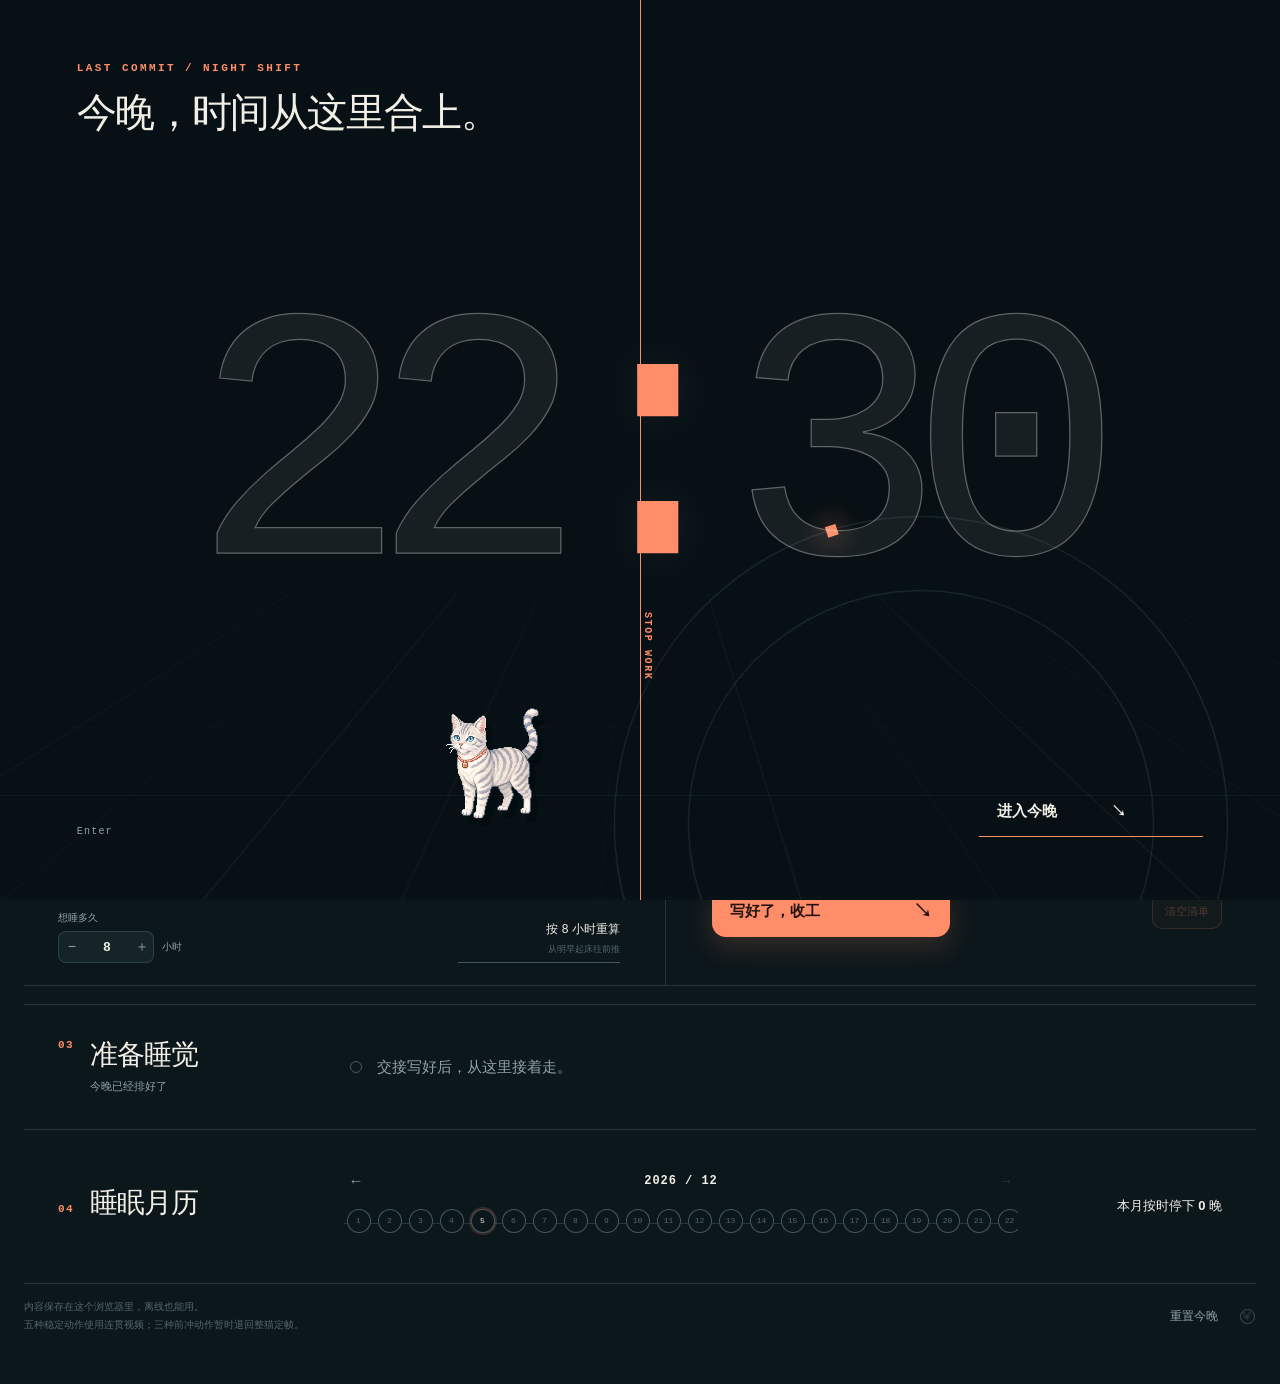
==== Last Commit·早睡作息系统.html @ c30077f1 "Publish Last Commit v12.30" ====
<!doctype html>
<html lang="zh-CN" data-theme="tide">
<head>
  <meta charset="utf-8">
  <meta name="viewport" content="width=device-width,initial-scale=1,viewport-fit=cover">
  <meta name="theme-color" content="#0c171b">
  <meta name="color-scheme" content="dark light">
  <meta name="author" content="Nova Kepler · 天与视界">
  <meta name="copyright" content="© 2026 Nova Kepler · 天与视界">
  <title>Last Commit · 早睡作息系统</title>
  <link rel="icon" href="data:,">
  <link rel="license" href="LICENSE">
  <link rel="stylesheet" href="assets/last-commit-v12.25.css?v=12.30">
  <link rel="preload" as="image" href="assets/pixel-cat/theme-v12.1/pixel-cat-tide-v12.1.png">
  <link rel="prefetch" as="image" href="assets/pixel-cat/theme-v12.1/pixel-cat-paper-v12.1.png">
  <link rel="prefetch" as="image" href="assets/pixel-cat/theme-v12.1/pixel-cat-plum-v12.1.png">
  <link rel="prefetch" as="image" href="assets/pixel-cat/theme-v12.1/pixel-cat-dawn-v12.1.png">
  <link rel="preload" as="image" href="assets/pixel-cat/video-v2/video-idle-native-v12.28.png">
</head>
<body>
  <div class="prelude" id="prelude" role="dialog" aria-modal="true" aria-labelledby="prelude-title">
    <div class="prelude-grid" aria-hidden="true"></div>
    <div class="prelude-orbit" aria-hidden="true">
      <span class="prelude-orbit-ring"></span>
      <span class="prelude-orbit-mark"></span>
    </div>
    <div class="prelude-copy">
      <p class="prelude-brand">LAST COMMIT / NIGHT SHIFT</p>
      <h1 id="prelude-title">今晚，时间从这里合上。</h1>
    </div>
    <div class="prelude-clock" aria-hidden="true">
      <span id="prelude-hour">22</span><i>:</i><span id="prelude-minute">30</span>
    </div>
    <div class="prelude-cut" aria-hidden="true">
      <span class="prelude-cut-line"></span>
      <span class="prelude-cut-label">STOP WORK</span>
    </div>
    <img class="prelude-cat" data-theme-cat src="assets/pixel-cat/theme-v12.1/pixel-cat-tide-v12.1.png" alt="">
    <button class="prelude-enter" id="prelude-enter" type="button">
      <span>进入今晚</span>
      <span aria-hidden="true">↘</span>
    </button>
    <p class="prelude-hint">Enter</p>
  </div>

  <main class="app-shell" id="app">
    <header class="topbar">
      <a class="brand" href="#tonight" aria-label="回到今晚">
        <span class="brand-glyph" aria-hidden="true"><i></i></span>
        <span>LAST COMMIT</span>
      </a>
      <div class="top-status" aria-label="本地时间">
        <span class="signal-dot" aria-hidden="true"></span>
        <time id="clock">--:--:--</time>
      </div>
      <div class="top-actions">
        <button class="text-action" id="replay-intro" type="button">开场</button>
        <div class="theme-switcher" role="group" aria-label="页面颜色">
          <button class="theme-choice is-current" data-theme-choice="tide" type="button" aria-label="暮海" aria-pressed="true"><span></span></button>
          <button class="theme-choice" data-theme-choice="paper" type="button" aria-label="纸月" aria-pressed="false"><span></span></button>
          <button class="theme-choice" data-theme-choice="plum" type="button" aria-label="梅夜" aria-pressed="false"><span></span></button>
          <button class="theme-choice" data-theme-choice="dawn" type="button" aria-label="天青" aria-pressed="false"><span></span></button>
        </div>
        <button class="focus-toggle" id="focus-toggle" type="button" aria-pressed="false">
          <span class="focus-icon" aria-hidden="true"></span>
          <span>专注</span>
        </button>
      </div>
    </header>

    <section class="night-field interactive-zone" id="tonight" data-zone="tonight" aria-labelledby="phase-title">
      <div class="field-ambient" aria-hidden="true">
        <span class="longitude longitude-a"></span>
        <span class="longitude longitude-b"></span>
        <span class="field-index">LC / <b id="night-index">000</b></span>
      </div>
      <button class="focus-exit" id="focus-exit" type="button">返回全览</button>

      <div class="phase-copy">
        <p class="phase-kicker" id="phase-kicker">今晚 22:30 收工</p>
        <h1 id="phase-title">距离收工</h1>
      </div>

      <div class="countdown-wrap">
        <div class="countdown" id="countdown" aria-label="距离收工还有">
          <span class="count-hours">--</span><i>:</i><span class="count-minutes">--</span><i>:</i><span class="count-seconds">--</span>
        </div>
        <p class="phase-note" id="phase-note" aria-live="polite"></p>
      </div>

      <div class="cat-performance-stage" id="cat-performance-stage" aria-hidden="true">
        <video class="cat-performance" id="cat-performance" muted playsinline preload="metadata"></video>
      </div>

      <button class="cat-companion" id="cat-companion" type="button" aria-label="和像素猫互动" aria-describedby="cat-line">
        <span class="cat-moon" aria-hidden="true"></span>
        <span class="cat-shadow" aria-hidden="true"></span>
        <span class="cat-aura" aria-hidden="true"></span>
        <span class="cat-look" id="cat-look" aria-hidden="true">
          <img class="cat-visual" data-runtime-cat src="assets/pixel-cat/video-v2/video-idle-native-v12.28.png" alt="">
          <span class="cat-scan"></span>
        </span>
        <span class="cat-headsup" aria-hidden="true">
          <b id="cat-state-kind">IDLE</b>
          <i id="cat-state-detail">watching time</i>
        </span>
        <span class="cat-fx" id="cat-fx" aria-hidden="true"></span>
      </button>
      <div class="cat-line" id="cat-line" aria-live="polite">你先忙。我在收工那格旁边趴着。</div>

      <div class="time-horizon" aria-label="一天二十四小时的作息循环">
        <span class="horizon-caption" aria-hidden="true">24H / DAY LOOP</span>
        <span class="horizon-segment horizon-sleep-early" id="horizon-sleep-early" aria-hidden="true"></span>
        <span class="horizon-segment horizon-sleep-late" id="horizon-sleep-late" aria-hidden="true"></span>
        <span class="horizon-segment horizon-awake" id="horizon-awake" aria-hidden="true"></span>
        <span class="horizon-segment horizon-awake horizon-awake-wrap" id="horizon-awake-wrap" aria-hidden="true"></span>
        <span class="horizon-segment horizon-winddown" id="horizon-winddown" aria-hidden="true"></span>
        <span class="horizon-segment horizon-winddown horizon-winddown-wrap" id="horizon-winddown-wrap" aria-hidden="true"></span>
        <span class="horizon-progress" id="horizon-progress"></span>
        <span class="horizon-now" id="horizon-now"></span>
        <span class="horizon-hour hour-00" aria-hidden="true">00</span>
        <span class="horizon-hour hour-06" aria-hidden="true">06</span>
        <span class="horizon-hour hour-12" aria-hidden="true">12</span>
        <span class="horizon-hour hour-18" aria-hidden="true">18</span>
        <span class="horizon-label horizon-off">收工 <b id="horizon-off">22:30</b></span>
        <span class="horizon-label horizon-bed">入睡 <b id="horizon-bed">23:30</b></span>
        <span class="horizon-label horizon-wake">起床 <b id="horizon-wake">07:30</b></span>
      </div>
    </section>

    <section class="workbench" aria-label="今晚安排与明早任务">
      <div class="workbench-rail" aria-hidden="true"><span id="rail-marker"></span></div>

      <section class="plan-panel interactive-zone" id="plan-panel" data-zone="plan" aria-labelledby="plan-title">
        <header class="section-heading">
          <span class="section-index">01</span>
          <h2 id="plan-title">今晚怎么安排</h2>
        </header>

        <div class="orbit-plan" aria-label="今晚时间轴：现在、收工、入睡与起床">
          <svg class="orbit-map" viewBox="0 0 720 128" aria-hidden="true" preserveAspectRatio="none">
            <defs>
              <linearGradient id="night-route-gradient" x1="0" x2="1">
                <stop class="orbit-stop-a" offset="0"></stop>
                <stop class="orbit-stop-b" offset=".58"></stop>
                <stop class="orbit-stop-c" offset="1"></stop>
              </linearGradient>
            </defs>
            <path class="orbit-halo" d="M28 82 C188 112 532 112 692 82"></path>
            <path class="orbit-echo" d="M28 93 C204 119 516 119 692 93"></path>
            <path class="orbit-track" d="M28 82 C188 112 532 112 692 82"></path>
            <path class="orbit-active" id="orbit-active" pathLength="1" d="M28 82 C188 112 532 112 692 82"></path>
            <g class="orbit-stations">
              <line x1="120" y1="66" x2="120" y2="94.35"></line>
              <line x1="360" y1="69.5" x2="360" y2="104.5"></line>
              <line x1="600" y1="66" x2="600" y2="94.35"></line>
              <rect x="115" y="89.35" width="10" height="10" rx="1" transform="rotate(45 120 94.35)"></rect>
              <rect x="355" y="99.5" width="10" height="10" rx="1" transform="rotate(45 360 104.5)"></rect>
              <rect x="595" y="89.35" width="10" height="10" rx="1" transform="rotate(45 600 94.35)"></rect>
            </g>
            <g class="orbit-now" id="orbit-now" data-stage="before" transform="translate(72 88.93)">
              <rect x="-3" y="-3" width="6" height="6" transform="rotate(45)"></rect>
              <text id="orbit-now-label" x="0" y="-12">现在</text>
            </g>
          </svg>
          <div class="time-node node-off">
            <label for="off-time">收工</label>
            <select id="off-time" aria-label="收工时间，每 15 分钟一个选项"></select>
          </div>
          <div class="time-node node-bed">
            <label for="bed-time">入睡</label>
            <select id="bed-time" aria-label="入睡时间，每 15 分钟一个选项"></select>
          </div>
          <div class="time-node node-wake">
            <label for="wake-time">起床</label>
            <select id="wake-time" aria-label="起床时间，每 15 分钟一个选项"></select>
          </div>
        </div>

        <div class="plan-readout">
          <div class="plan-stats" aria-label="今晚安排的时长">
            <span><small>今天清醒</small><b id="awake-stat">15 小时</b></span>
            <span><small>停工以后</small><b id="buffer-stat">1 小时</b></span>
            <span><small>睡眠</small><b id="sleep-stat">8 小时</b></span>
          </div>
          <div class="sleep-goal">
            <small>想睡多久</small>
            <div class="sleep-goal-stepper" role="group" aria-label="默认睡眠时长，每次调整十五分钟">
              <button id="sleep-goal-down" type="button" aria-label="减少十五分钟">−</button>
              <output class="sleep-goal-output" id="sleep-goal-output" aria-live="polite">8</output>
              <button id="sleep-goal-up" type="button" aria-label="增加十五分钟">＋</button>
            </div>
            <span class="sleep-goal-unit">小时</span>
          </div>
          <button class="quiet-button recalculate-button" id="recalculate" type="button">
            <span id="recalculate-label">按 8 小时重算</span>
            <small>从明早起床往前推</small>
          </button>
        </div>
        <p class="inline-feedback" id="plan-feedback" aria-live="polite"></p>
      </section>

      <section class="handoff-panel interactive-zone" id="handoff-panel" data-zone="handoff" aria-labelledby="handoff-title">
        <header class="section-heading">
          <span class="section-index">02</span>
          <h2 id="handoff-title">明早先做什么</h2>
        </header>

        <div class="handoff-grid">
          <div class="note-field">
            <label id="dump-label" for="brain-dump">今天做到哪儿了</label>
            <div class="note-paper">
              <textarea id="brain-dump" rows="1" placeholder="留一句，明早接得上"></textarea>
            </div>
          </div>

          <div class="task-field">
            <label id="task-label" for="task-input">明早先做</label>
            <div class="task-entry">
              <input id="task-input" type="text" autocomplete="off" placeholder="写一件，回车加入">
              <button id="task-add" type="button" aria-label="加入明早要做的事">＋</button>
            </div>
            <div class="task-list-shell">
              <ul class="task-list" id="task-list" aria-live="polite"></ul>
              <span class="task-status" id="task-status" aria-live="polite">还没写明早的事</span>
            </div>
          </div>
        </div>

        <div class="handoff-actions">
          <button class="primary-action" id="handoff-button" type="button">
            <span id="handoff-button-label">写好了，收工</span><i aria-hidden="true">↘</i>
          </button>
          <div class="handoff-utilities">
            <button class="restore-tasks" id="task-undo" type="button" hidden>恢复清单</button>
            <button class="clear-tasks" id="task-clear" type="button" disabled>清空清单</button>
            <details class="backup-menu" id="backup-menu">
              <summary>留个备份</summary>
              <div>
                <button id="export-copy" type="button">复制</button>
                <button id="export-md" type="button">Markdown</button>
                <button id="export-ics" type="button">日历</button>
              </div>
            </details>
          </div>
          <p class="inline-feedback handoff-feedback" id="handoff-feedback" aria-live="polite"></p>
        </div>
      </section>
    </section>

    <section class="winddown-strip interactive-zone" id="winddown" data-zone="winddown" aria-labelledby="winddown-title">
      <header class="section-heading">
        <span class="section-index">03</span>
        <div>
          <h2 id="winddown-title">准备睡觉</h2>
          <p id="winddown-time">离睡觉还有 1 小时</p>
        </div>
      </header>

      <div class="winddown-locked" id="winddown-locked">
        <span></span>
        <p>交接写好后，从这里接着走。</p>
      </div>

      <div class="winddown-body" id="winddown-body" hidden>
        <ol class="shutdown-list" id="shutdown-list"></ol>
        <aside class="breath-dock" aria-label="三轮呼吸调节">
          <button class="breath-orb" id="breath-button" type="button" aria-label="开始三轮呼吸">
            <span class="breath-orb-ring" aria-hidden="true"></span>
            <span class="breath-display">
              <span id="breath-word">准备</span>
              <strong id="breath-count">4</strong>
            </span>
          </button>
          <div class="breath-readout">
            <div class="breath-meta">
              <span id="breath-round">三轮</span>
              <time id="breath-elapsed" datetime="PT0S">00:00</time>
            </div>
            <p id="breath-copy">吸 4 秒，停 2 秒，呼 6 秒。</p>
            <div class="breath-actions">
              <button id="breath-toggle" type="button">开始</button>
              <button id="breath-reset" type="button" hidden>重来</button>
            </div>
          </div>
          <button class="finish-button" id="finish-night" type="button">今晚收好</button>
        </aside>
      </div>
    </section>

    <section class="history-band" aria-labelledby="history-title">
      <div class="calendar-heading section-heading">
        <p class="section-index">04</p>
        <h2 id="history-title">睡眠月历</h2>
      </div>
      <div class="calendar-card" id="calendar-card">
        <div class="calendar-toolbar">
          <button id="calendar-prev" type="button" aria-label="上一个月">←</button>
          <time id="calendar-month">2026 / 07</time>
          <button id="calendar-next" type="button" aria-label="下一个月">→</button>
        </div>
        <div class="history-track" id="history-track" role="grid" aria-label="每月收工记录"></div>
      </div>
      <div class="calendar-summary">
        <strong id="history-summary">本月按时停下 0 晚</strong>
      </div>
    </section>

    <footer class="page-footer">
      <p class="footer-note">
        内容保存在这个浏览器里，离线也能用。
        <span class="motion-status">五种稳定动作使用连贯视频；三种前冲动作暂时退回整猫定帧。</span>
      </p>
      <div class="footer-actions">
        <button id="reset-tonight" type="button">重置今晚</button>
        <button class="copyright-butterfly" id="copyright-trigger" type="button" aria-haspopup="dialog" aria-controls="copyright-dialog" aria-label="查看版权与开源说明" title="版权与开源说明">
          <span class="butterfly-seal" aria-hidden="true">
            <span class="butterfly-icon"></span>
          </span>
        </button>
      </div>
    </footer>
  </main>

  <dialog class="rights-dialog" id="copyright-dialog" aria-labelledby="rights-title">
    <div class="rights-sheet">
      <button class="rights-close" id="copyright-close" type="button" aria-label="关闭版权说明">×</button>

      <header class="rights-heading">
        <div class="rights-butterfly" aria-hidden="true">
          <span class="butterfly-icon"></span>
        </div>
        <div class="rights-heading-copy">
          <p class="rights-kicker">COPYRIGHT / OPEN SOURCE</p>
          <h2 id="rights-title">版权与开源</h2>
        </div>
      </header>

      <div class="rights-tabs" role="tablist" aria-label="版权说明分类">
        <button class="rights-tab" id="rights-tab-summary" type="button" role="tab" aria-selected="true" aria-controls="rights-panel-summary" data-rights-tab="rights-panel-summary">代码与归属</button>
        <button class="rights-tab" id="rights-tab-assets" type="button" role="tab" aria-selected="false" aria-controls="rights-panel-assets" data-rights-tab="rights-panel-assets" tabindex="-1">视觉资产</button>
        <button class="rights-tab" id="rights-tab-files" type="button" role="tab" aria-selected="false" aria-controls="rights-panel-files" data-rights-tab="rights-panel-files" tabindex="-1">下载文件</button>
      </div>

      <div class="rights-panels">
        <section class="rights-panel" id="rights-panel-summary" role="tabpanel" aria-labelledby="rights-tab-summary">
          <p class="rights-lead">页面代码已经开源。你可以去 GitHub 查看源码、下载项目，也可以继续了解猫咪角色和视觉素材的来源。</p>
          <div class="rights-owner-block">
            <span>© 2026 Nova Kepler · 天与视界</span>
            <span>Nova Kepler · Tianyu Vision</span>
          </div>
          <div class="rights-file-list">
            <a class="rights-file" href="https://github.com/NovaKepler513/last-commit-sleep" target="_blank" rel="noopener noreferrer">
              <span><b>在 GitHub 查看开源项目</b><small>源代码、使用说明与版本更新</small></span><i>打开 ↗</i>
            </a>
          </div>
          <dl class="rights-split">
            <div>
              <dt>页面代码</dt>
              <dd>HTML、CSS、JavaScript 与代码示例使用 MIT License。可以阅读、修改和再发布，但需要保留版权与许可说明。</dd>
            </div>
            <div>
              <dt>角色与视觉</dt>
              <dd>包括暮海月白猫、纸月墨色猫、梅夜银紫猫、天青深蓝猫，以及相关图片、动画、视频和宣传视觉。具体使用方式见“视觉资产”。</dd>
            </div>
            <div>
              <dt>外部资料</dt>
              <dd>睡眠资料、论文、公共健康信息与技术标准的版权归各自作者和机构。</dd>
            </div>
            <div>
              <dt>健康信息</dt>
              <dd>Last Commit 是生活节奏与任务交接工具，不提供医疗建议。</dd>
            </div>
          </dl>
        </section>

        <section class="rights-panel" id="rights-panel-assets" role="tabpanel" aria-labelledby="rights-tab-assets" hidden>
          <p class="rights-lead">四只猫可以陪你使用这个项目，但不能被单独拿去做新的产品或素材。</p>
          <h3>包含的资产</h3>
          <ul>
            <li>暮海月白猫、纸月墨色猫、梅夜银紫猫与天青深蓝猫；</li>
            <li>由四套角色继续制作的图片、动画、视频和宣传视觉。</li>
          </ul>
          <h3>生成与制作</h3>
          <p>第一只像素猫由 OpenAI 图像生成工具根据原创文字提示生成，没有上传外部猫咪图片作为输入。其余主题猫以项目母图继续生成和编辑；成品经过人工选片、角色设定、配色、去底、边缘处理、尺寸校准、界面组合与交互编排。</p>
          <h3>需要另行许可</h3>
          <ul>
            <li>把角色单独做成素材包、其他产品、品牌、广告、商品或表情包；</li>
            <li>据此改编、风格迁移、再训练，或建立新的角色资产；</li>
            <li>把资产用于生成式 AI 的训练、微调、LoRA、数据集或模型评测。</li>
          </ul>
          <a class="rights-standalone" href="asset-license.html">单独打开完整视觉资产说明</a>
        </section>

        <section class="rights-panel" id="rights-panel-files" role="tabpanel" aria-labelledby="rights-tab-files" hidden>
          <p class="rights-lead">需要保存到本地的文件，都放在这里。</p>
          <div class="rights-file-list">
            <a class="rights-file" href="LICENSE" download="Last-Commit-MIT-License.txt">
              <span><b>MIT License</b><small>页面代码的开源许可</small></span><i>下载</i>
            </a>
            <a class="rights-file" href="ASSET-LICENSE.md" download="Last-Commit-Asset-License.md">
              <span><b>角色与视觉说明</b><small>主题猫、图片、动画、视频与宣传视觉</small></span><i>下载</i>
            </a>
            <a class="rights-file" href="NOTICE.md" download="Last-Commit-Copyright-Notice.md">
              <span><b>完整版权说明</b><small>署名、生成方式、外部资料与健康信息</small></span><i>下载</i>
            </a>
          </div>
          <a class="rights-standalone" href="notice.html">单独打开完整版权说明</a>
        </section>
      </div>
    </div>
  </dialog>

  <div class="complete-screen" id="complete-screen" role="dialog" aria-modal="true" aria-labelledby="complete-title" hidden>
    <div class="complete-orbit" aria-hidden="true"></div>
    <img data-theme-cat src="assets/pixel-cat/theme-v12.1/pixel-cat-tide-v12.1.png" alt="">
    <p>LAST COMMIT SAVED</p>
    <h2 id="complete-title">今晚收好了。</h2>
    <span id="complete-copy"></span>
    <button id="complete-close" type="button">回到页面</button>
  </div>

  <div class="cursor-captive" id="cursor-captive" hidden aria-hidden="true">
    <svg viewBox="0 0 24 32"><path d="M2 2v25l7-6 5 10 5-3-5-9h8z"></path></svg>
  </div>

  <script src="assets/last-commit-v12.25.js?v=12.30"></script>
</body>
</html>
---- assets/last-commit-v12.25.css ----
@import url("./last-commit-v12.22.css");

/* v12.28：待机帧保留视频原生像素，八段动作各自用短闪烁交接。 */

/* v12.29：观测月环属于猫，不再独立钉在夜景右上角。 */
.cat-moon {
  position: absolute;
  left: 50%;
  top: 46%;
  z-index: -1;
  width: min(78%, 250px);
  aspect-ratio: 1;
  border: 1px solid color-mix(in srgb, var(--moon) 26%, transparent);
  border-radius: 50%;
  background: color-mix(in srgb, var(--moon) 9%, transparent);
  transform: translate(-50%, -50%);
  pointer-events: none;
}

.cat-performance-stage {
  position: absolute;
  inset: 0;
  z-index: 4;
  overflow: visible;
  pointer-events: none;
  opacity: 0;
  transition: opacity var(--video-fade-ms, 420ms) cubic-bezier(.22, .72, .24, 1);
  will-change: opacity, filter;
}

.cat-performance {
  position: absolute;
  display: block;
  left: var(--video-left, 0);
  top: var(--video-top, 0);
  width: var(--video-width, 1280px);
  height: var(--video-height, 720px);
  max-width: none;
  max-height: none;
  object-fit: fill;
  image-rendering: auto;
  filter: drop-shadow(7px 10px 0 color-mix(in srgb, var(--cat-pixel-shadow) 34%, transparent));
}

.night-field[data-video-ready]:not([data-video-exit]) .cat-performance-stage {
  opacity: 1;
}

.night-field[data-video-exit] .cat-performance-stage {
  opacity: 0;
}

.cat-companion .cat-look {
  transition:
    transform .18s steps(2, end),
    opacity var(--video-fade-ms, 420ms) cubic-bezier(.22, .72, .24, 1);
  will-change: opacity, filter;
}

.cat-visual[data-runtime-cat] {
  image-rendering: auto;
}

.night-field[data-video-transition="enter"] .cat-performance-stage {
  animation: catVideoSignalIn var(--video-fade-ms, 420ms) linear both;
}

.night-field[data-video-transition="enter"] .cat-companion .cat-look {
  animation: catIdleSignalOut var(--video-fade-ms, 420ms) linear both;
}

.night-field[data-video-transition="exit"] .cat-performance-stage {
  animation: catVideoSignalOut var(--video-fade-ms, 420ms) linear both;
}

.night-field[data-video-transition="exit"] .cat-companion .cat-look {
  animation: catIdleSignalIn var(--video-fade-ms, 420ms) linear both;
}

@keyframes catVideoSignalIn {
  0% { opacity: 0; filter: brightness(1); }
  14% { opacity: .16; filter: brightness(1.08) contrast(1.04); }
  22% { opacity: 0; filter: brightness(.95); }
  34% { opacity: .44; filter: brightness(1.06); }
  43% { opacity: .17; }
  68% { opacity: .82; }
  100% { opacity: 1; filter: brightness(1); }
}

@keyframes catIdleSignalOut {
  0% { opacity: 1; filter: brightness(1); }
  14% { opacity: .72; filter: brightness(1.08); }
  22% { opacity: 1; }
  34% { opacity: .36; }
  43% { opacity: .68; }
  68% { opacity: .12; }
  100% { opacity: 0; filter: brightness(1); }
}

@keyframes catVideoSignalOut {
  0% { opacity: 1; filter: brightness(1); }
  18% { opacity: .68; filter: brightness(1.06); }
  28% { opacity: .14; }
  40% { opacity: .46; }
  52% { opacity: 0; }
  100% { opacity: 0; filter: brightness(1); }
}

@keyframes catIdleSignalIn {
  0% { opacity: 0; filter: brightness(1); }
  18% { opacity: .18; filter: brightness(1.06); }
  28% { opacity: .72; }
  40% { opacity: .38; }
  58% { opacity: .86; }
  100% { opacity: 1; filter: brightness(1); }
}

/* v12.27：版权入口回到真正的微型透明印章，作者信息只在展开层出现。 */
.copyright-butterfly {
  width: 18px;
  height: 18px;
  color: var(--faint);
  opacity: .7;
}

.butterfly-seal {
  width: 15px;
  height: 15px;
  background: transparent;
  box-shadow: none;
}

.copyright-butterfly .butterfly-icon {
  width: 10px;
  height: 10px;
  -webkit-mask-size: contain;
  mask-size: contain;
}

@media (max-width: 760px) {
  .copyright-butterfly {
    width: 18px;
    height: 18px;
  }
}

.cat-companion.is-video-playing .cat-look,
.cat-companion.is-video-playing .cat-shadow,
.cat-companion.is-video-playing .cat-aura,
.cat-companion.is-video-playing .cat-headsup,
.cat-companion.is-video-playing .cat-fx {
  opacity: 0;
}

.night-field[data-video-action="C03"] .cat-performance-stage,
.night-field[data-video-action="C08"] .cat-performance-stage {
  z-index: 7;
}

.night-field[data-video-action="C02"] .cat-performance {
  image-rendering: auto;
}

.night-field[data-video-hold="true"] .cat-performance {
  filter:
    drop-shadow(0 0 15px color-mix(in srgb, var(--accent) 24%, transparent))
    drop-shadow(7px 10px 0 color-mix(in srgb, var(--cat-pixel-shadow) 34%, transparent));
}

@media (prefers-reduced-motion: reduce) {
  .cat-performance-stage {
    display: none;
  }
}
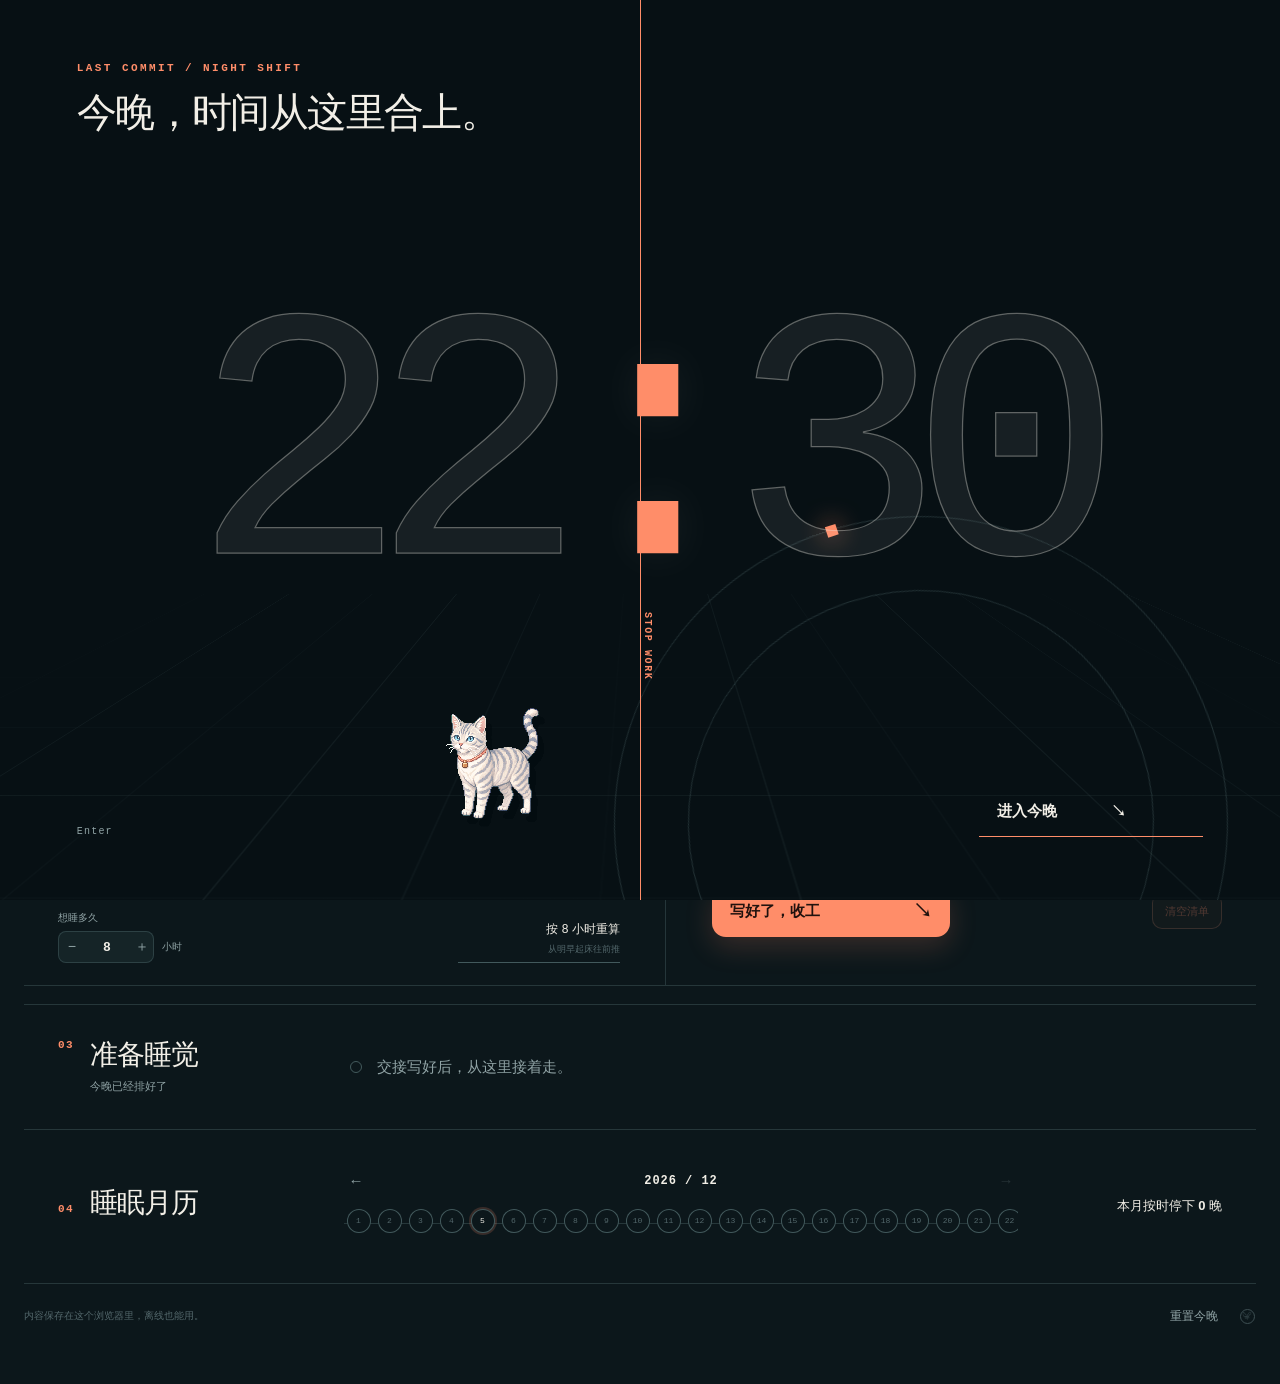
==== commit 8d6be3ba: "release: publish Last Commit v12.32" ====
--- a/Last Commit·早睡作息系统.html
+++ b/Last Commit·早睡作息系统.html
@@ -8,9 +8,9 @@
   <meta name="author" content="Nova Kepler · 天与视界">
   <meta name="copyright" content="© 2026 Nova Kepler · 天与视界">
   <title>Last Commit · 早睡作息系统</title>
-  <link rel="icon" href="data:,">
+  <link rel="icon" href="favicon.svg" type="image/svg+xml">
   <link rel="license" href="LICENSE">
-  <link rel="stylesheet" href="assets/last-commit-v12.25.css?v=12.30">
+  <link rel="stylesheet" href="assets/last-commit-v12.32.css?v=12.32">
   <link rel="preload" as="image" href="assets/pixel-cat/theme-v12.1/pixel-cat-tide-v12.1.png">
   <link rel="prefetch" as="image" href="assets/pixel-cat/theme-v12.1/pixel-cat-paper-v12.1.png">
   <link rel="prefetch" as="image" href="assets/pixel-cat/theme-v12.1/pixel-cat-plum-v12.1.png">
@@ -307,10 +307,7 @@
     </section>
 
     <footer class="page-footer">
-      <p class="footer-note">
-        内容保存在这个浏览器里，离线也能用。
-        <span class="motion-status">五种稳定动作使用连贯视频；三种前冲动作暂时退回整猫定帧。</span>
-      </p>
+      <p class="footer-note">内容保存在这个浏览器里，离线也能用。</p>
       <div class="footer-actions">
         <button id="reset-tonight" type="button">重置今晚</button>
         <button class="copyright-butterfly" id="copyright-trigger" type="button" aria-haspopup="dialog" aria-controls="copyright-dialog" aria-label="查看版权与开源说明" title="版权与开源说明">
@@ -424,6 +421,6 @@
     <svg viewBox="0 0 24 32"><path d="M2 2v25l7-6 5 10 5-3-5-9h8z"></path></svg>
   </div>
 
-  <script src="assets/last-commit-v12.25.js?v=12.30"></script>
+  <script src="assets/last-commit-v12.25.js?v=12.32.1"></script>
 </body>
 </html>
--- a/assets/last-commit-v12.32.css
+++ b/assets/last-commit-v12.32.css
@@ -0,0 +1,29 @@
+@import url("./last-commit-v12.31.css");
+
+/* v12.32：撤掉会把整猫压扁的旧过场；手机端统一品牌与时间控件的光学轴。 */
+
+.cat-companion[data-reaction="nap"] .cat-visual,
+.night-field[data-focus-scene="sleep"] .cat-visual {
+  animation: none;
+}
+
+@media (max-width: 760px) {
+  .brand {
+    padding-inline-start: 4px;
+  }
+
+  .time-node {
+    grid-template-columns: 48px minmax(0, 1fr);
+    column-gap: 12px;
+    text-align: left;
+  }
+
+  .time-node label {
+    width: 48px;
+    text-align: left;
+  }
+
+  .time-picker-trigger {
+    min-width: 0;
+  }
+}
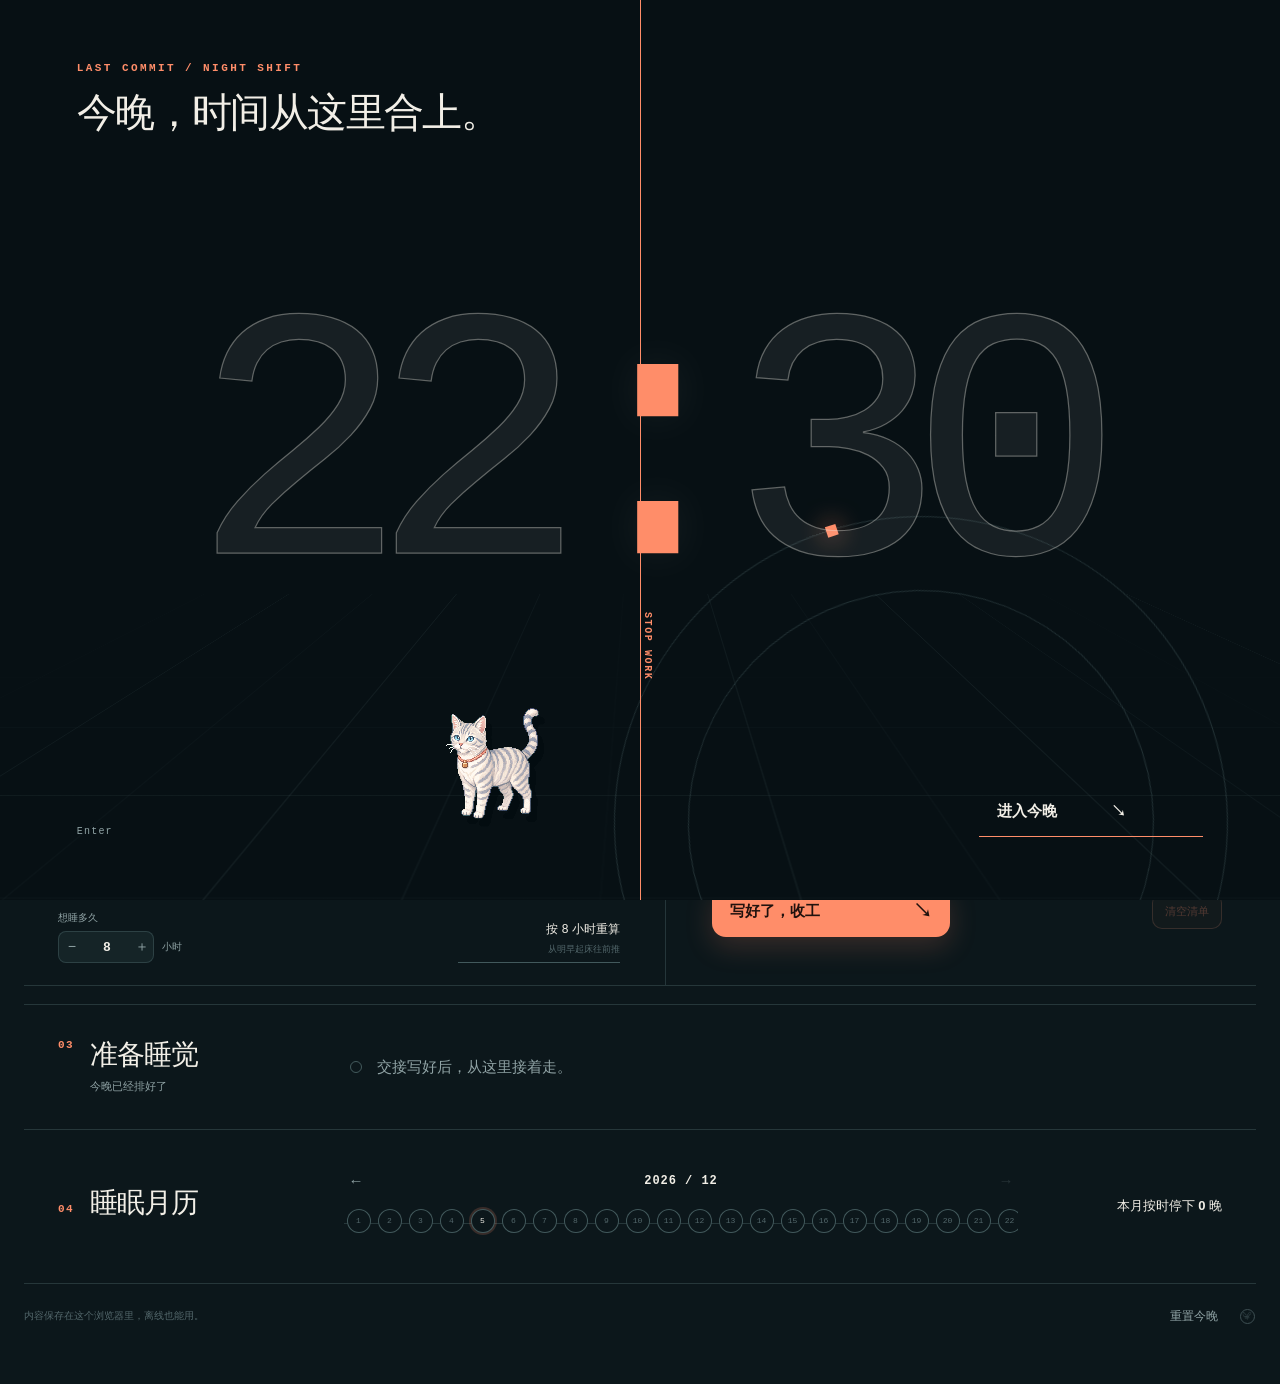
==== commit 21dc8ed8: "release: publish Last Commit v12.33" ====
--- a/Last Commit·早睡作息系统.html
+++ b/Last Commit·早睡作息系统.html
@@ -10,7 +10,7 @@
   <title>Last Commit · 早睡作息系统</title>
   <link rel="icon" href="favicon.svg" type="image/svg+xml">
   <link rel="license" href="LICENSE">
-  <link rel="stylesheet" href="assets/last-commit-v12.32.css?v=12.32">
+  <link rel="stylesheet" href="assets/last-commit-v12.32.css?v=12.33">
   <link rel="preload" as="image" href="assets/pixel-cat/theme-v12.1/pixel-cat-tide-v12.1.png">
   <link rel="prefetch" as="image" href="assets/pixel-cat/theme-v12.1/pixel-cat-paper-v12.1.png">
   <link rel="prefetch" as="image" href="assets/pixel-cat/theme-v12.1/pixel-cat-plum-v12.1.png">
@@ -421,6 +421,6 @@
     <svg viewBox="0 0 24 32"><path d="M2 2v25l7-6 5 10 5-3-5-9h8z"></path></svg>
   </div>
 
-  <script src="assets/last-commit-v12.25.js?v=12.32.1"></script>
+  <script src="assets/last-commit-v12.25.js?v=12.33"></script>
 </body>
 </html>
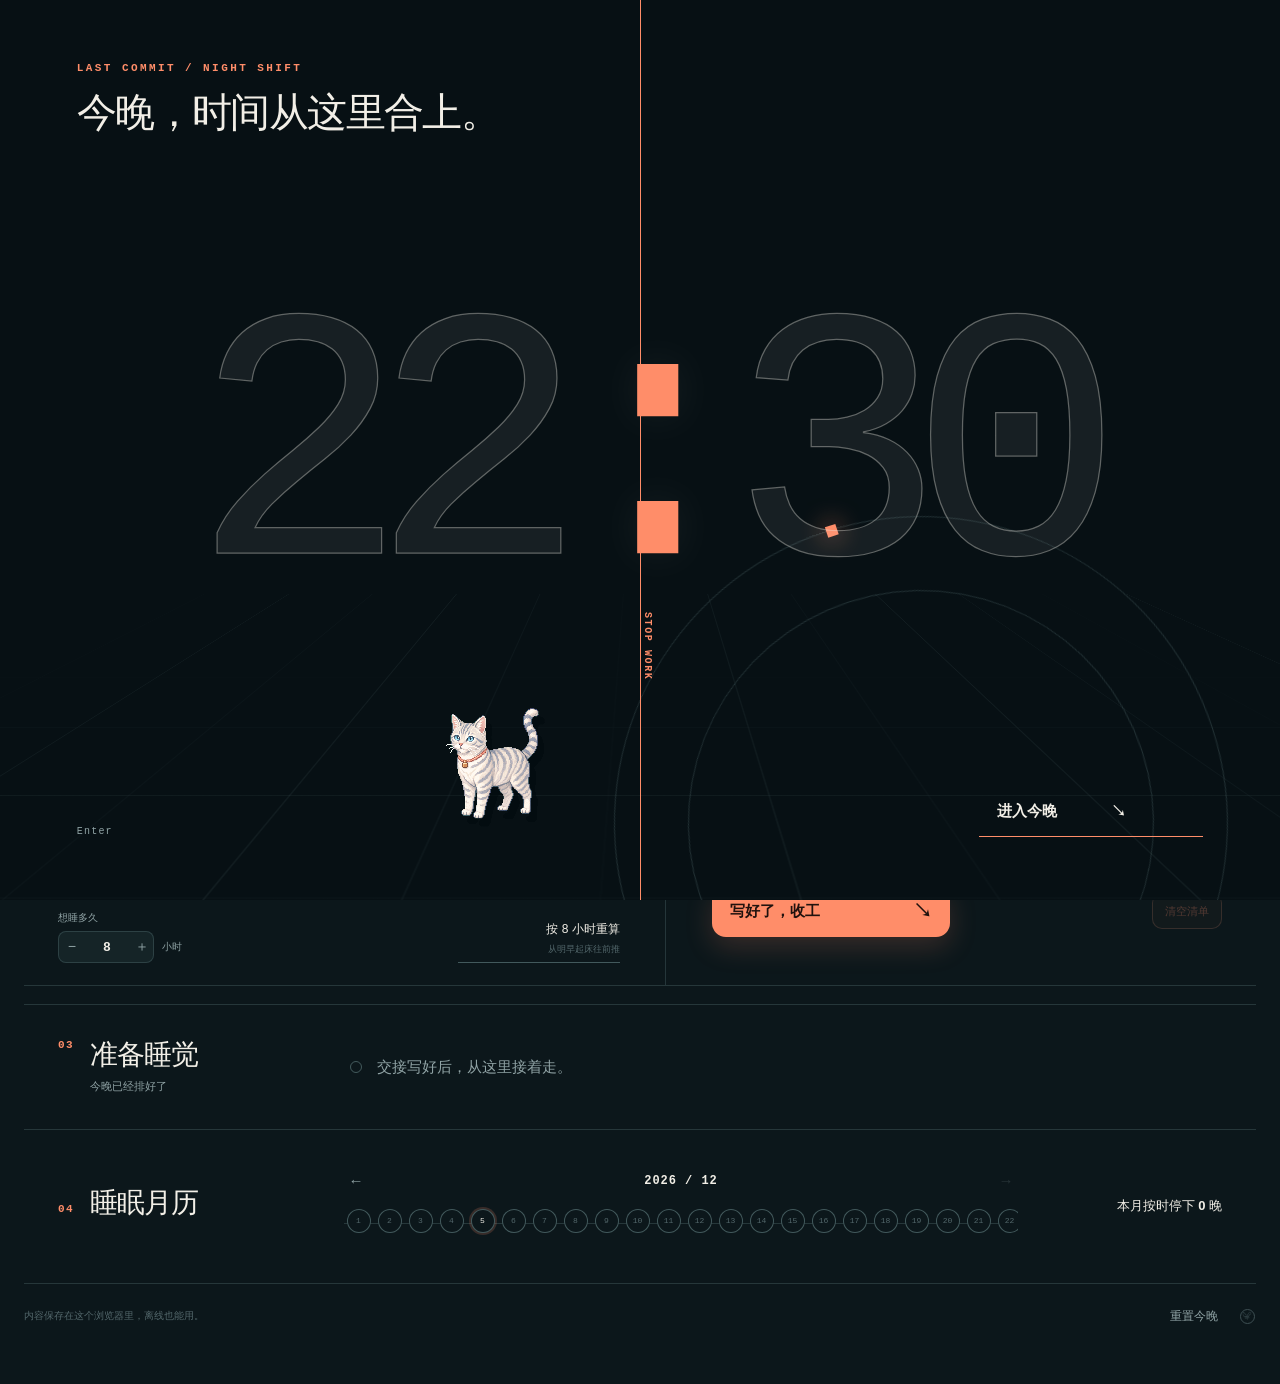
==== commit 4573a2f7: "release: publish Last Commit v12.34.3" ====
--- a/Last Commit·早睡作息系统.html
+++ b/Last Commit·早睡作息系统.html
@@ -10,7 +10,7 @@
   <title>Last Commit · 早睡作息系统</title>
   <link rel="icon" href="favicon.svg" type="image/svg+xml">
   <link rel="license" href="LICENSE">
-  <link rel="stylesheet" href="assets/last-commit-v12.32.css?v=12.33">
+  <link rel="stylesheet" href="assets/last-commit-v12.34.css?v=12.34.3">
   <link rel="preload" as="image" href="assets/pixel-cat/theme-v12.1/pixel-cat-tide-v12.1.png">
   <link rel="prefetch" as="image" href="assets/pixel-cat/theme-v12.1/pixel-cat-paper-v12.1.png">
   <link rel="prefetch" as="image" href="assets/pixel-cat/theme-v12.1/pixel-cat-plum-v12.1.png">
@@ -106,7 +106,7 @@
         </span>
         <span class="cat-fx" id="cat-fx" aria-hidden="true"></span>
       </button>
-      <div class="cat-line" id="cat-line" aria-live="polite">你先忙。我在收工那格旁边趴着。</div>
+      <div class="cat-line" id="cat-line" aria-live="polite">你先忙 咪在收工那格旁边趴着</div>
 
       <div class="time-horizon" aria-label="一天二十四小时的作息循环">
         <span class="horizon-caption" aria-hidden="true">24H / DAY LOOP</span>
@@ -421,6 +421,6 @@
     <svg viewBox="0 0 24 32"><path d="M2 2v25l7-6 5 10 5-3-5-9h8z"></path></svg>
   </div>
 
-  <script src="assets/last-commit-v12.25.js?v=12.33"></script>
+  <script src="assets/last-commit-v12.25.js?v=12.34.3"></script>
 </body>
 </html>
--- a/assets/last-commit-v12.34.css
+++ b/assets/last-commit-v12.34.css
@@ -0,0 +1,55 @@
+@import url("./last-commit-v12.32.css");
+
+/* v12.34: every video action hands off from the untouched idle pose. */
+
+.cat-companion.is-video-pending .cat-visual {
+  animation: none !important;
+  transform: none !important;
+  filter: none !important;
+  clip-path: none !important;
+}
+
+.cat-companion.is-video-pending .cat-scan,
+.cat-companion.is-video-pending .cat-fx {
+  animation: none !important;
+  opacity: 0 !important;
+}
+
+/* One restrained signal flicker, followed by a clean cross-fade. */
+@keyframes catVideoSignalIn {
+  0% { opacity: 0; filter: brightness(1); }
+  36% { opacity: .36; filter: brightness(1.035); }
+  43% { opacity: .22; filter: brightness(.99); }
+  64% { opacity: .68; filter: brightness(1.015); }
+  100% { opacity: 1; filter: brightness(1); }
+}
+
+@keyframes catIdleSignalOut {
+  0% { opacity: 1; filter: brightness(1); }
+  36% { opacity: .64; filter: brightness(1.035); }
+  43% { opacity: .78; filter: brightness(.99); }
+  64% { opacity: .32; filter: brightness(1.015); }
+  100% { opacity: 0; filter: brightness(1); }
+}
+
+@keyframes catVideoSignalOut {
+  0% { opacity: 1; filter: brightness(1); }
+  36% { opacity: .64; filter: brightness(1.025); }
+  43% { opacity: .76; filter: brightness(.995); }
+  64% { opacity: .3; filter: brightness(1.01); }
+  100% { opacity: 0; filter: brightness(1); }
+}
+
+@keyframes catIdleSignalIn {
+  0% { opacity: 0; filter: brightness(1); }
+  36% { opacity: .36; filter: brightness(1.025); }
+  43% { opacity: .24; filter: brightness(.995); }
+  64% { opacity: .7; filter: brightness(1.01); }
+  100% { opacity: 1; filter: brightness(1); }
+}
+
+@media (prefers-reduced-motion: reduce) {
+  .cat-companion.is-video-pending .cat-visual {
+    animation: none !important;
+  }
+}
